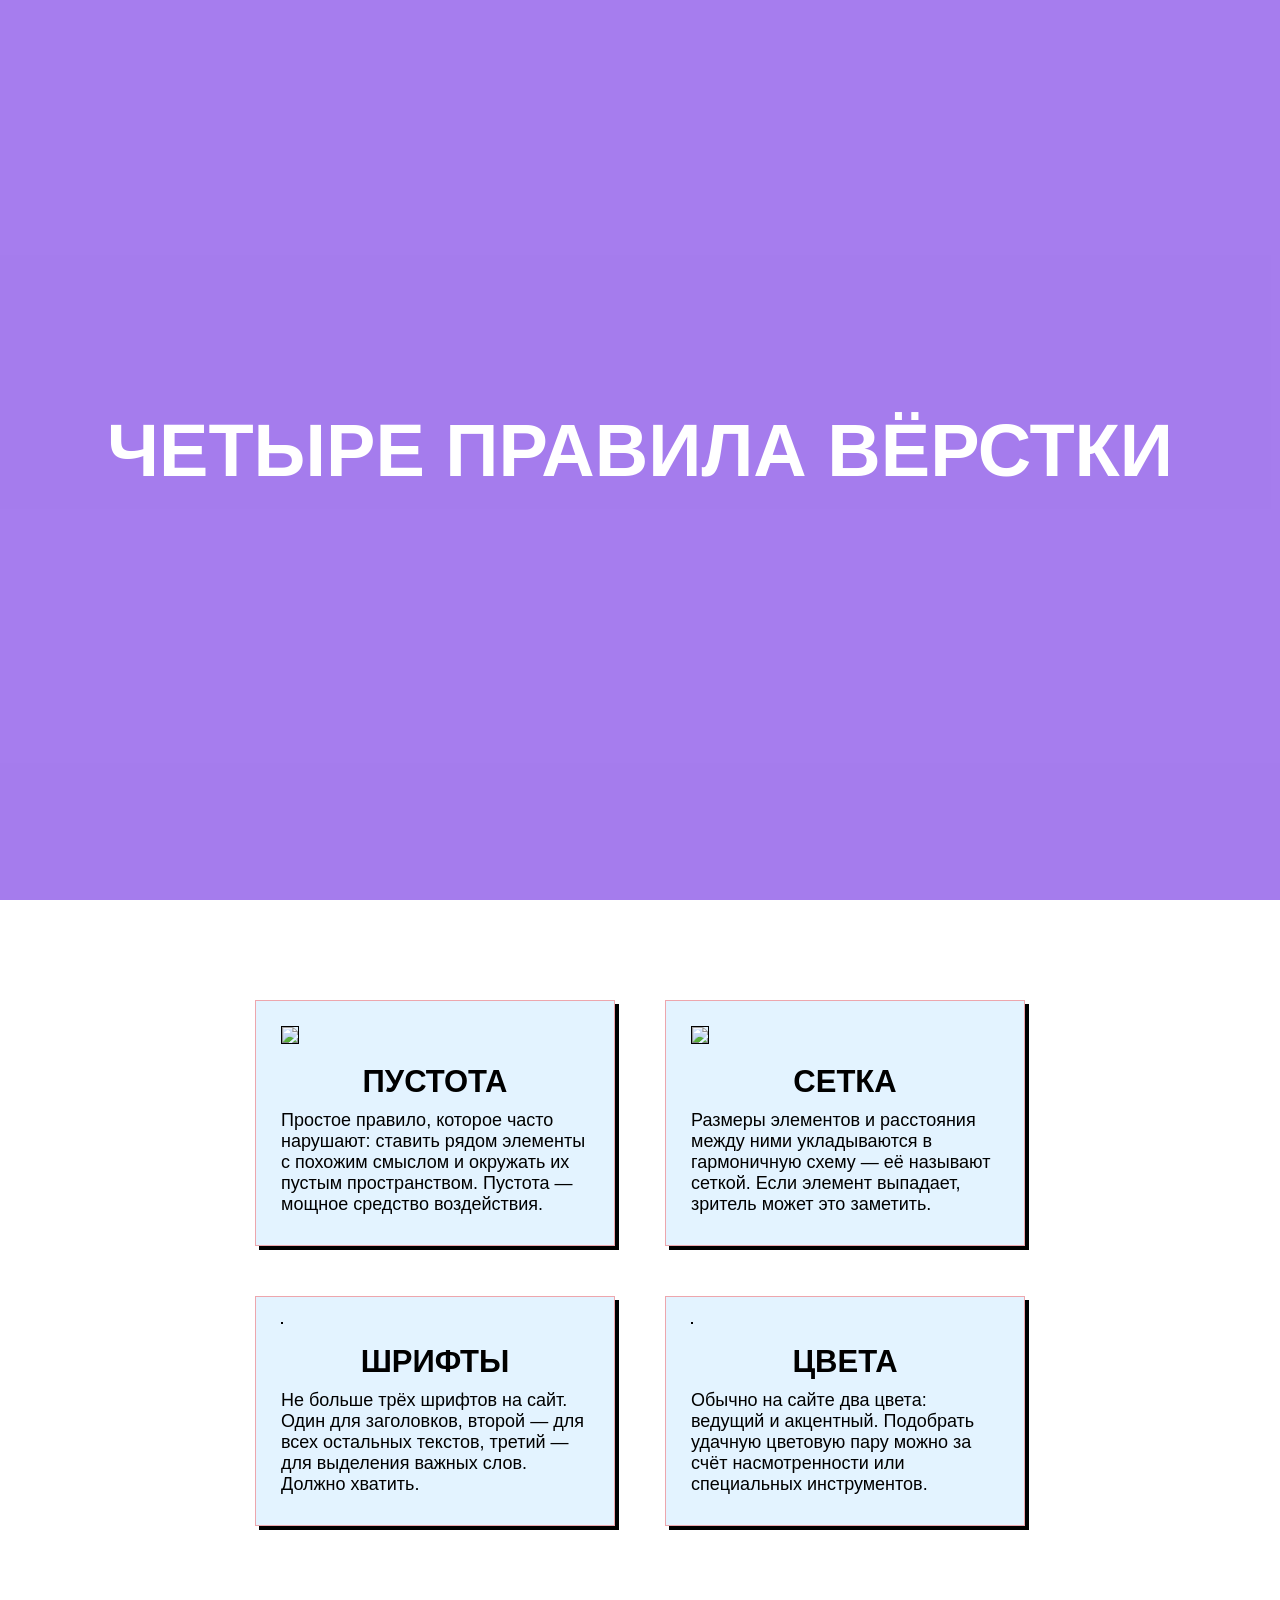
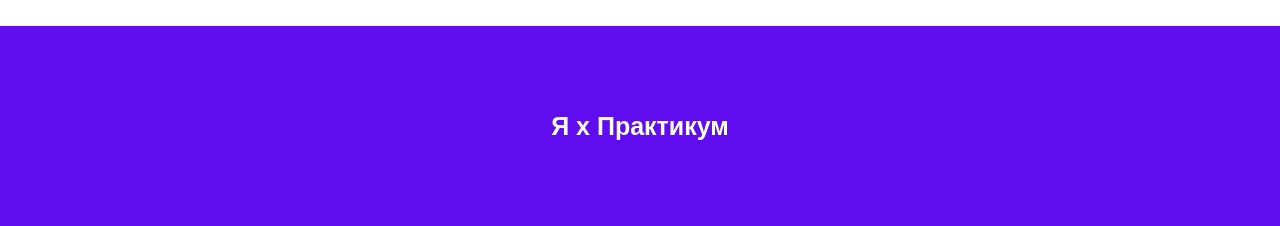
==== index.html @ b72ba1d7 "first commit" ====
<!DOCTYPE html>
<html lang="ru">
  <head>
    <meta charset="UTF-8" />
    <meta name="viewport" content="width=device-width, initial-scale=1.0" />
    <title>4 правила вёрстки</title>
    <link
      rel="stylesheet"
      href="https://code.s3.yandex.net/web-code/fonts/fonts.css"
    />
    <link rel="stylesheet" href="style2.css" />
  </head>
  <body>
    <header class="header">
      <div class="overlay"><h1 class="header-title">Четыре правила вёрстки</h1></div>
    </header>
    <section class="content">
      <div class="card">
        <img
          class="card-image"
          src="https://code.s3.yandex.net/web-code/images/freetrack/04/card-1.jpg"
          alt="Неоновые лампочки в виде символов светятся красным"
        />
        <h3 class="card-title">Пустота</h3>
        <p class="card-text">
          Простое правило, которое часто нарушают: ставить рядом элементы с
          похожим смыслом и окружать их пустым пространством. Пустота — мощное
          средство воздействия.
        </p>
      </div>
      <div class="card no-right-margin">
        <img
          class="card-image"
          src="https://code.s3.yandex.net/web-code/images/freetrack/04/card-2.jpg"
          alt="Разметка теннисного корта крупным планом"
        />
        <h3 class="card-title">Сетка</h3>
        <p class="card-text">
          Размеры элементов и расстояния между ними укладываются в гармоничную
          схему — её называют сеткой. Если элемент выпадает, зритель может это
          заметить.
        </p>
      </div>
      <div class="card">
        <img
          class="card-image"
          src="https://code.s3.yandex.net/web-code/images/freetrack/04/card-3.jpg"
          alt=""
        />
        <h3 class="card-title">Шрифты</h3>
        <p class="card-text">
          Не больше трёх шрифтов на сайт. Один для заголовков, второй — для всех
          остальных текстов, третий — для выделения важных слов. Должно хватить.
        </p>
      </div>
      <div class="card no-right-margin">
        <img
          class="card-image"
          src="https://code.s3.yandex.net/web-code/images/freetrack/04/card-4.jpg"
          alt=""
        />
        <h3 class="card-title">Цвета</h3>
        <p class="card-text">
          Обычно на сайте два цвета: ведущий и акцентный. Подобрать удачную
          цветовую пару можно за счёт насмотренности или специальных
          инструментов.
        </p>
      </div>
    </section>
    <footer class="footer">
      <h4 class="footer-author">Я х Практикум</h4>
    </footer>
  </body>
</html>
---- style2.css ----
* {
  box-sizing: border-box;
}

body,
h1,
h2,
h3,
h4,
p {
  margin: 0;
  font-weight: normal;
  font-size: 100%;
}

body {
  min-width: 850px;
  font-family: "Open Sans", Arial, sans-serif;
}

header {
  height: 100vh;
  text-align: center;
  background-color: #eee;
  background-image: url(https://code.s3.yandex.net/web-code/images/freetrack/03/cover.png);
  background-position: center;
  background-size: cover;
}

h1 {
  margin: auto;
  color: white;
  font-weight: 800;
  font-size: 74px;
  text-transform: uppercase;
}

.overlay {
  width: 100%;
  height: 100%;
  background-color: rgb(95 13 238 / 0.5);
  display: flex;
}

.content {
  width: 770px;
  margin: 100px auto 50px;
  font-size: 0;
}

.card {
  display: inline-block;
  width: 360px;
  margin-right: 50px;
  margin-bottom: 50px;
  border: 1px solid rgb(250 50 50 / 0.4);
  padding: 25px 25px 30px;
  background-color: #e3f3ff;
  box-shadow: 4px 4px 0 black;
}
.no-right-margin {
  margin-right: 0;
}

.card-title {
  margin-bottom: 10px;
  font-weight: 800;
  font-size: 31px;
  text-align: center;
  text-transform: uppercase;
}

.card-text {
  font-size: 18px;
}
.card-image {
  width: 100%;
  margin-bottom: 20px;
  border: 1px solid black;
}
.footer {
  height: 200px;
  background-color: #5f0dee;
  display: flex;
}
.footer-author {
  color: white;
  font-size: 25px;
  font-weight: 800;
  margin: auto;
}
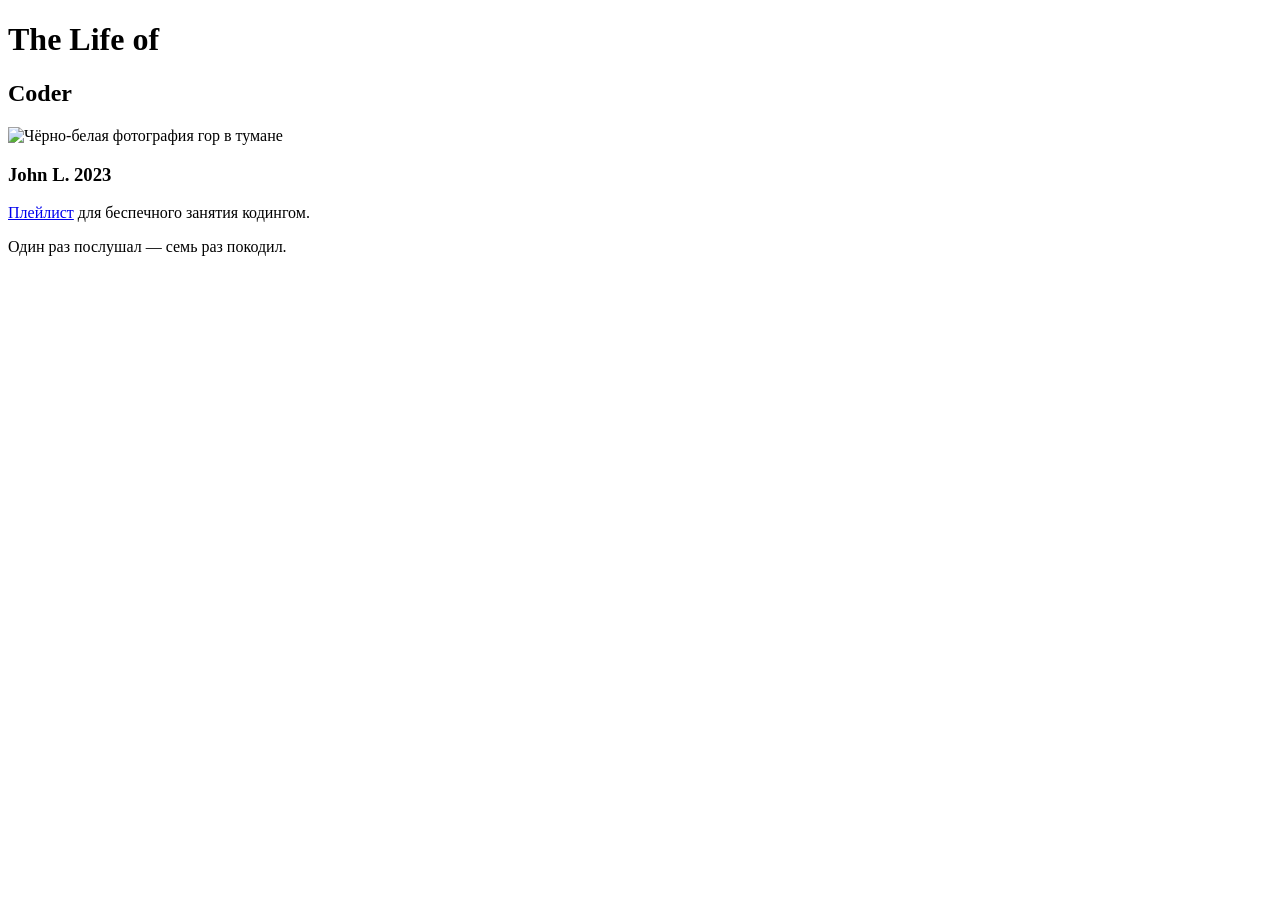
==== commit 7d96ab32: "indexNorm" ====
--- a/index.html
+++ b/index.html
@@ -2,73 +2,31 @@
 <html lang="ru">
   <head>
     <meta charset="UTF-8" />
-    <meta name="viewport" content="width=device-width, initial-scale=1.0" />
-    <title>4 правила вёрстки</title>
+    <title>The Life of Coder</title>
     <link
-      rel="stylesheet"
-      href="https://code.s3.yandex.net/web-code/fonts/fonts.css"
+      rel="icon"
+      href="https://code.s3.yandex.net/web-code/images/playlist-favicon.ico"
     />
-    <link rel="stylesheet" href="style2.css" />
+    <link rel="stylesheet" href="../style/style.css" />
   </head>
   <body>
-    <header class="header">
-      <div class="overlay"><h1 class="header-title">Четыре правила вёрстки</h1></div>
-    </header>
-    <section class="content">
-      <div class="card">
-        <img
-          class="card-image"
-          src="https://code.s3.yandex.net/web-code/images/freetrack/04/card-1.jpg"
-          alt="Неоновые лампочки в виде символов светятся красным"
-        />
-        <h3 class="card-title">Пустота</h3>
-        <p class="card-text">
-          Простое правило, которое часто нарушают: ставить рядом элементы с
-          похожим смыслом и окружать их пустым пространством. Пустота — мощное
-          средство воздействия.
-        </p>
-      </div>
-      <div class="card no-right-margin">
-        <img
-          class="card-image"
-          src="https://code.s3.yandex.net/web-code/images/freetrack/04/card-2.jpg"
-          alt="Разметка теннисного корта крупным планом"
-        />
-        <h3 class="card-title">Сетка</h3>
-        <p class="card-text">
-          Размеры элементов и расстояния между ними укладываются в гармоничную
-          схему — её называют сеткой. Если элемент выпадает, зритель может это
-          заметить.
-        </p>
-      </div>
-      <div class="card">
-        <img
-          class="card-image"
-          src="https://code.s3.yandex.net/web-code/images/freetrack/04/card-3.jpg"
-          alt=""
-        />
-        <h3 class="card-title">Шрифты</h3>
-        <p class="card-text">
-          Не больше трёх шрифтов на сайт. Один для заголовков, второй — для всех
-          остальных текстов, третий — для выделения важных слов. Должно хватить.
-        </p>
-      </div>
-      <div class="card no-right-margin">
-        <img
-          class="card-image"
-          src="https://code.s3.yandex.net/web-code/images/freetrack/04/card-4.jpg"
-          alt=""
-        />
-        <h3 class="card-title">Цвета</h3>
-        <p class="card-text">
-          Обычно на сайте два цвета: ведущий и акцентный. Подобрать удачную
-          цветовую пару можно за счёт насмотренности или специальных
-          инструментов.
-        </p>
-      </div>
-    </section>
-    <footer class="footer">
-      <h4 class="footer-author">Я х Практикум</h4>
-    </footer>
+    <div>
+      <h1>The Life of</h1>
+      <h2>Coder</h2>
+      <img
+        src="https://pictures.s3.yandex.net/frontend-developer/free-course/mountains.jpg"
+        alt="Чёрно-белая фотография гор в тумане"
+      />
+      <h3>John L. 2023</h3>
+    </div>
+    <p>
+      <a
+        target="_blank"
+        href="https://music.yandex.ru/users/ynx-praktikum/playlists/1002"
+        >Плейлист</a
+      >
+      для беспечного занятия кодингом.
+    </p>
+    <p>Один раз послушал — семь раз покодил.</p>
   </body>
 </html>
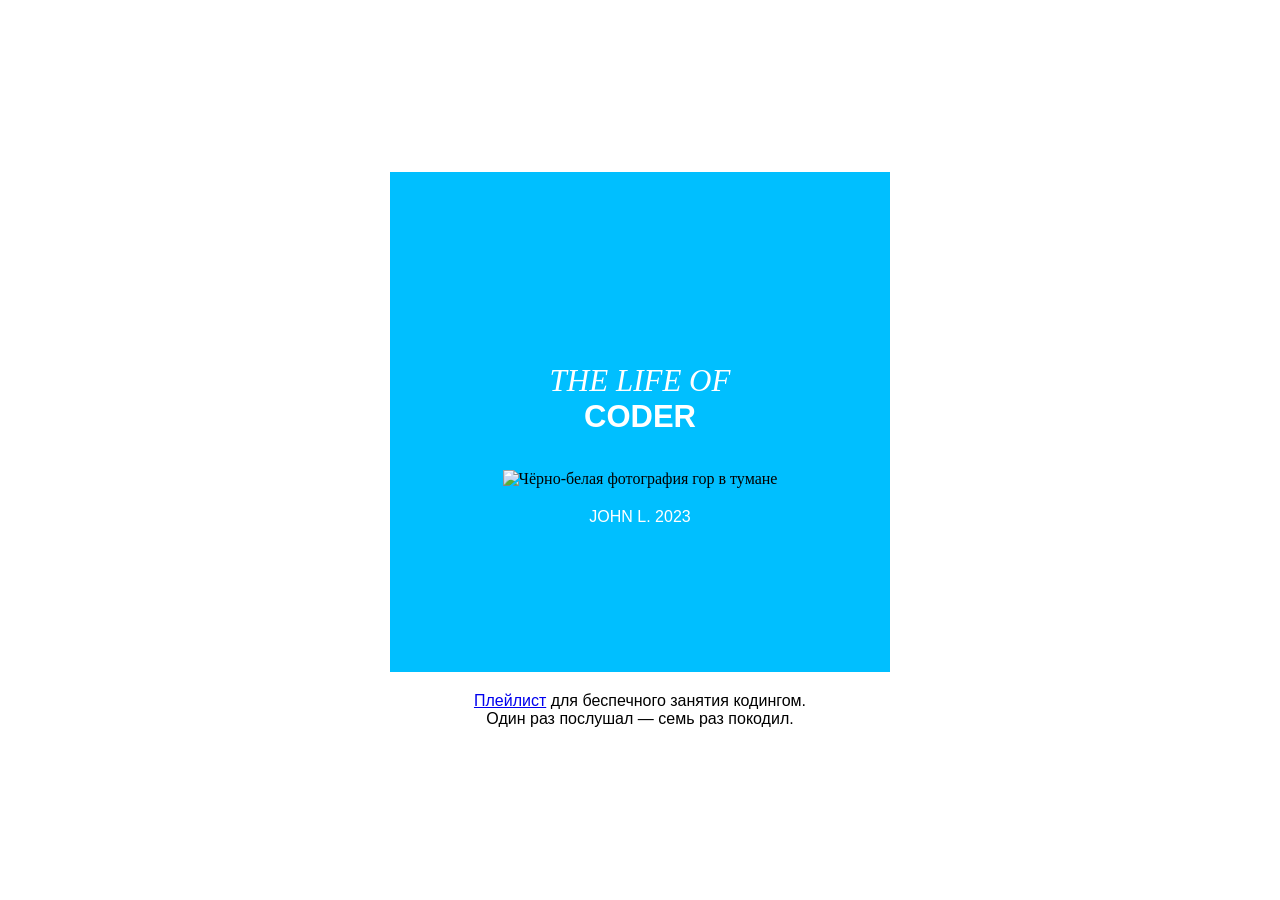
==== commit e49b5423: "Refactor HTML structure and CSS styles for better readability and maintainability (Centering)" ====
--- a/index.html
+++ b/index.html
@@ -1,15 +1,16 @@
 <!DOCTYPE html>
 <html lang="ru">
-  <head>
-    <meta charset="UTF-8" />
-    <title>The Life of Coder</title>
-    <link
-      rel="icon"
-      href="https://code.s3.yandex.net/web-code/images/playlist-favicon.ico"
-    />
-    <link rel="stylesheet" href="../style/style.css" />
-  </head>
-  <body>
+<head>
+  <meta charset="UTF-8" />
+  <title>The Life of Coder</title>
+  <link
+    rel="icon"
+    href="https://code.s3.yandex.net/web-code/images/playlist-favicon.ico"
+  />
+  <link rel="stylesheet" href="style.css" />
+</head>
+<body>
+  <div class="content">
     <div>
       <h1>The Life of</h1>
       <h2>Coder</h2>
@@ -19,14 +20,16 @@
       />
       <h3>John L. 2023</h3>
     </div>
-    <p>
-      <a
-        target="_blank"
-        href="https://music.yandex.ru/users/ynx-praktikum/playlists/1002"
-        >Плейлист</a
-      >
-      для беспечного занятия кодингом.
-    </p>
-    <p>Один раз послушал — семь раз покодил.</p>
-  </body>
+  </div>
+  <!-- Параграфы находятся вне блока .content -->
+  <p>
+    <a
+      target="_blank"
+      href="https://music.yandex.ru/users/ynx-praktikum/playlists/1002"
+      >Плейлист</a
+    >
+    для беспечного занятия кодингом.
+  </p>
+  <p>Один раз послушал — семь раз покодил.</p>
+</body>
 </html>
--- a/style.css
+++ b/style.css
@@ -0,0 +1,64 @@
+body {
+  min-width: 850px;
+  box-sizing: border-box;
+  margin: 0;
+  display: flex;
+  flex-direction: column; /* Располагаем элементы по вертикали */
+  align-items: center; /* Центрируем содержимое по горизонтали */
+  justify-content: center; /* Центрируем содержимое по вертикали */
+  height: 100vh; /* Высота body равна высоте окна браузера */
+}
+
+.content {
+  background-color: deepskyblue;
+  width: 500px;
+  height: 500px;
+  display: flex;
+  flex-direction: column;
+  align-items: center;
+  justify-content: center;
+  text-align: center;
+  box-sizing: border-box;
+  margin-bottom: 20px; /* Отступ снизу, чтобы отделить блок от параграфов */
+}
+
+h1 {
+  font-family: William, serif;
+  font-size: 31px;
+  font-style: italic;
+  text-transform: uppercase;
+  margin: 0;
+  padding-top: 45px;
+  font-weight: normal;
+}
+
+h2 {
+  font-family: Inter, sans-serif;
+  font-size: 31px;
+  text-transform: uppercase;
+  margin: 0 0 35px 0;
+}
+
+p {
+  margin: 0; /* Отступ сверху и снизу у параграфов */
+  font-family: Inter, sans-serif;
+  text-align: center; /* Центрируем текст параграфов по горизонтали */
+}
+
+img {
+  width: 210px;
+  margin-bottom: 20px;
+}
+
+h3 {
+  font-family: "Inter", sans-serif;
+  margin: 0;
+  font-size: 16px;
+  text-transform: uppercase;
+  line-height: 18px;
+  font-weight: normal;
+}
+
+h1, h2, h3 {
+  color: white;
+}
